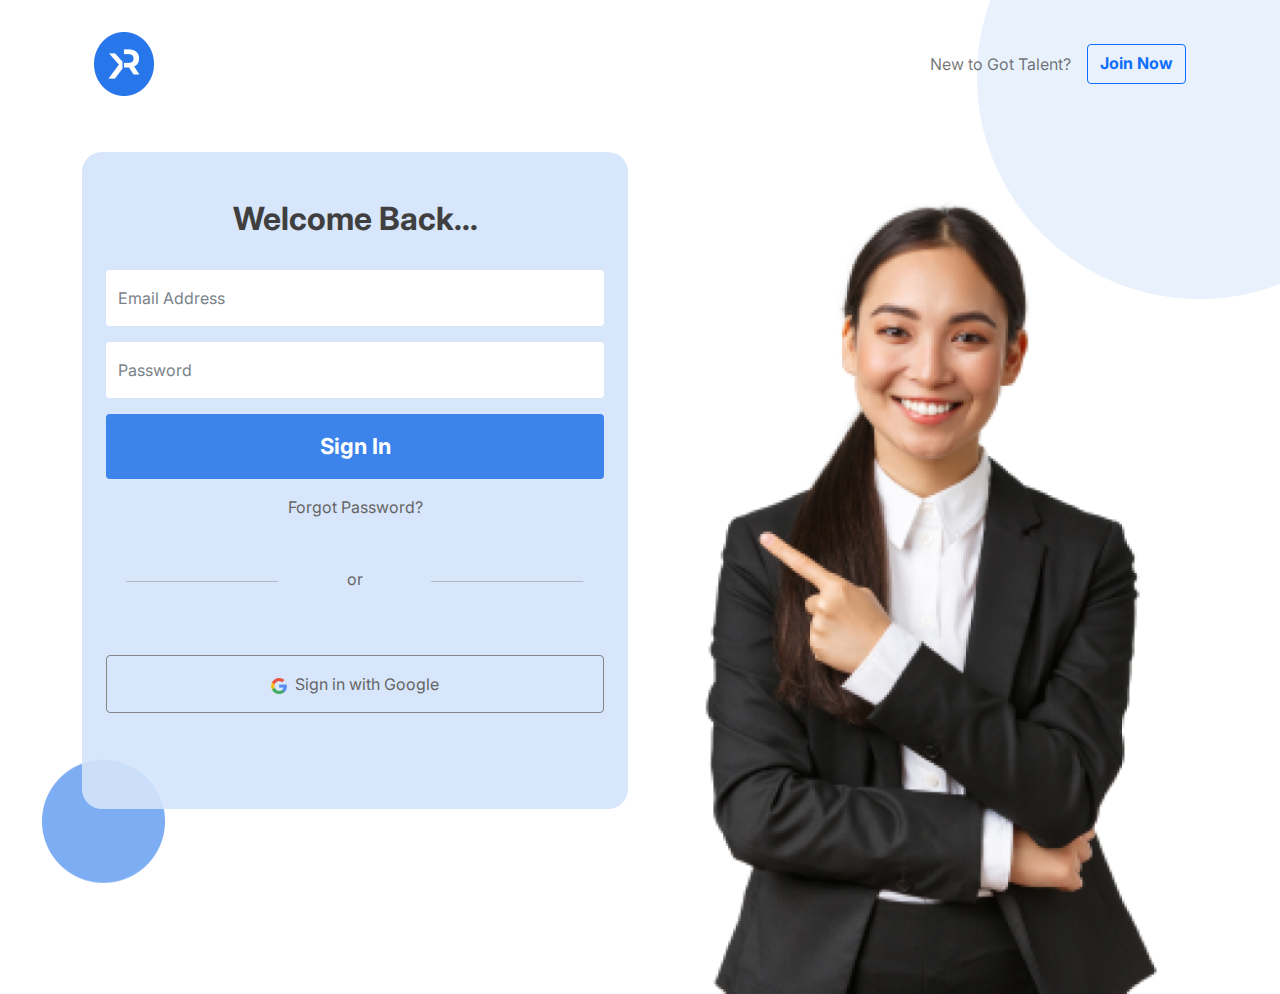
==== index.html @ dc614388 "renamed the signin to index" ====
<!DOCTYPE html>
<html lang="en">
<head>
    <meta charset="UTF-8">
    <meta http-equiv="X-UA-Compatible" content="IE=edge">
    <meta name="viewport" content="width=device-width, initial-scale=1.0">
    <!-- custom css -->
    <link rel="stylesheet" href="css/sign-in-style.css">
    <link rel="stylesheet" href="css/bootstrap.min.css">
    <!-- bootstrap icons cdn -->
    <link rel="stylesheet" href="https://cdn.jsdelivr.net/npm/bootstrap-icons@1.8.3/font/bootstrap-icons.css">
    <!-- google font link -->
    <link rel="preconnect" href="https://fonts.googleapis.com">
    <link rel="preconnect" href="https://fonts.gstatic.com" crossorigin>
    <link href="https://fonts.googleapis.com/css2?family=Inter&display=swap" rel="stylesheet">
    <title>Sign In</title>
</head>
<body>
    <!-- header section -->
    <section id="header-section" class="mb-5 pt-4">
        <div class="position-relative">
            <img src="img/sign-in-right-circle.png" class="img-fluid position-absolute top-0 end-0" alt="" style="margin-top: -25px; z-index: -1;">
        </div>
        <div class="container">
            <nav class="navbar navbar-expand-lg navbar-light">
                <div class="container-fluid">
                    <img src="img/logo.png" class="img-fluid" alt="Logo">
                    <button class="navbar-toggler" type="button" data-bs-toggle="collapse" data-bs-target="#navbarSupportedContent" aria-controls="navbarSupportedContent" aria-expanded="false" aria-label="Toggle navigation">
                        <span class="navbar-toggler-icon"></span>
                    </button>
                    <div class="collapse navbar-collapse" id="navbarSupportedContent">
                        <ul class="navbar-nav ms-auto mb-2 mb-lg-0">
                            <li class="nav-item">
                                <p class="nav-link me-2 mb-0" href="#">New to Got Talent?</p>
                            </li>
                            <a href="signup.html" class="text-decoration-none btn btn-outline-primary fw-bold" type="submit" id="join">Join Now</a>
                        </ul>
                    </div>
                </div>
            </nav>
        </div>
    </section>
    <!-- form section -->
    <section id="sign-in-form-section">
        <div class="container">
            <div class="row">
                <div class="col-lg-6 col-md-6 position-relative">
                    <div class="sign-in-form px-4 py-5" style="background-color: #D4E4FB; border-radius: 20px; opacity: 0.9;">
                        <h2 class="text-center fw-bold pb-4" style="color: #2B2B2B;">Welcome Back...</h2>
                        <form action="#">
                            <div class="email-form mb-3">
                                <input type="email" class="form-control border-0 py-3" placeholder="Email Address" required style="color: #AAAAAA;">
                            </div>
                            <div class="password-form mb-3 icon-wrap position-relative">
                                <input type="password" class="form-control border-0 py-3" placeholder="Password" id="password" required style="color: #AAAAAA;">
                                <i class="bi bi-eye-slash icon fs-5 position-absolute" style="top: 25%; right: 5%; cursor: pointer; visibility: hidden;" id="toggle-password"></i>
                            </div>
                            <div class="submit-form">
                                <button type="submit" class="btn btn-primary border-0 text-white py-3 fw-bold w-100" style="background-color: #2776EA; font-size: 22px;">Sign In</button>
                            </div>
                            <!-- this isn't the right link for it, you're just using it for the mean time -->
                            <div class="forgot-password text-center mt-3 mb-5">
                                <a href="password-reset-success.html" class="text-decoration-none" style="color: #555;">Forgot Password?</a>
                            </div>
                            <div class="form-or text-center">
                                <div class="row">
                                    <div class="col-lg-5 col-md-5 col-sm-5 col-5">
                                        <img src="img/form-or-img.png" class="img-fluid" alt="Border line">
                                    </div>
                                    <div class="col-lg-2 col-md-2 col-sm-2 col-2">
                                        <p style="color: #555;">or</p>
                                    </div>
                                    <div class="col-lg-5 col-md-5 col-sm-5 col-5">
                                        <img src="img/form-or-img.png" class="img-fluid" alt="Border line">
                                    </div>
                                </div>
                            </div>
                            <div class="sign-in-google my-5">
                                <a href="sign-in-google.html" class="text-decoration-none d-block text-center border py-3 rounded" style="border-color: #777 !important; color: #555;"><img src="img/sign-in-google.png" class="img-fluid me-2" alt="">Sign in with Google</a>
                            </div>
                        </form>
                    </div>
                    <img src="img/form-bottom-circle.png" class="img-fluid position-absolute" alt="" style="transform: translateY(-40%);margin-left: -40px !important; z-index: -1;">
                </div>
                <div class="col-lg-6 col-md-6">
                    <img src="img/sign-in-personnel.png" class="img-fluid" alt="Sign in Personnel">
                </div>
            </div>
        </div>
    </section>

    <!-- custom js -->
    <script src="js/script.js"></script>
    <script src="js/bootstrap.min.js"></script>
</body>
</html>
---- css/sign-in-style.css ----
* {
    font-family: 'Inter', sans-serif;
}
.icon-display {
    visibility: visible !important;
}
@media (max-width: 993px) {
    #join {
        width: 25%;
    }
}
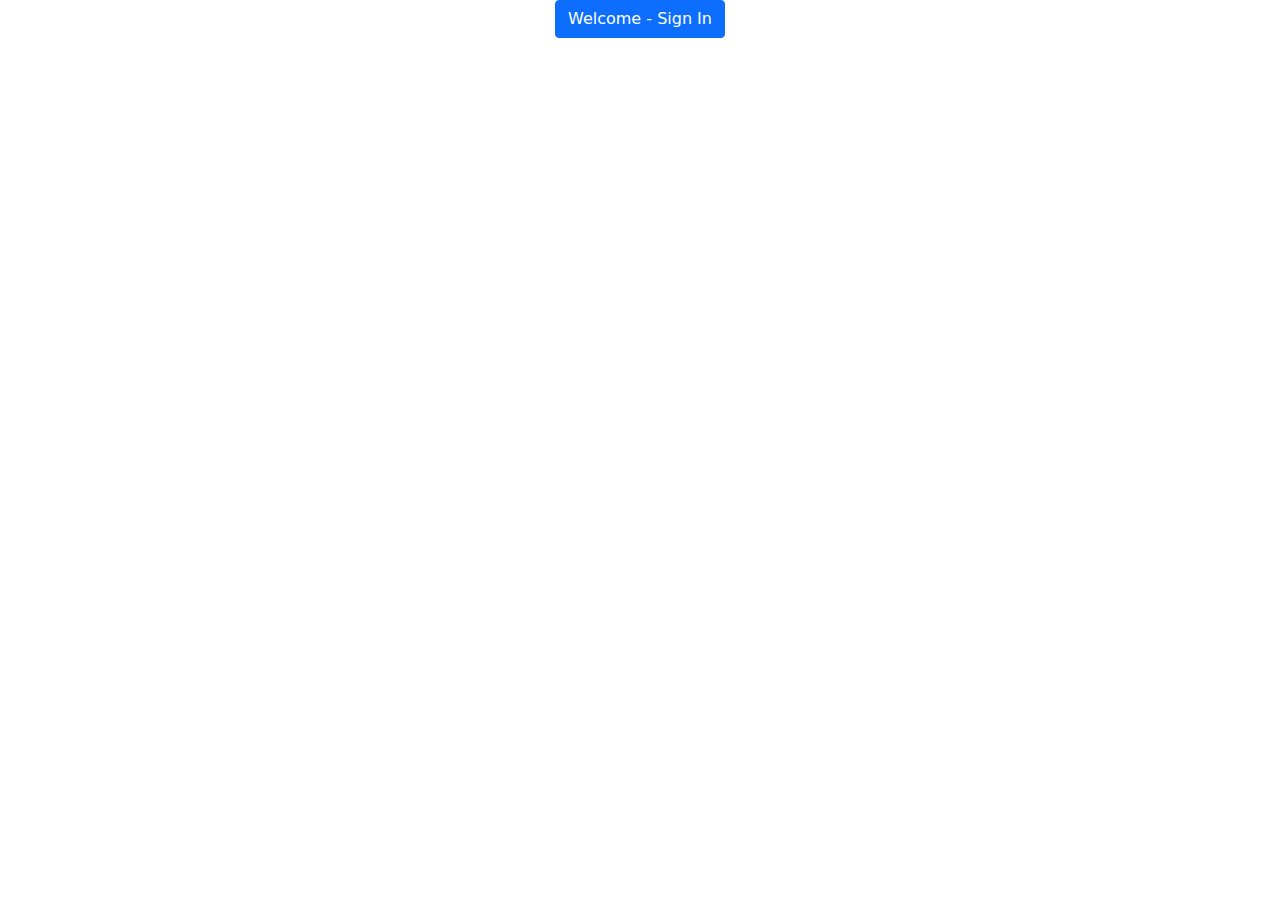
==== commit 1980180a: "renamed the html back to sign in and added an index for github pages to work" ====
--- a/index.html
+++ b/index.html
@@ -5,7 +5,6 @@
     <meta http-equiv="X-UA-Compatible" content="IE=edge">
     <meta name="viewport" content="width=device-width, initial-scale=1.0">
     <!-- custom css -->
-    <link rel="stylesheet" href="css/sign-in-style.css">
     <link rel="stylesheet" href="css/bootstrap.min.css">
     <!-- bootstrap icons cdn -->
     <link rel="stylesheet" href="https://cdn.jsdelivr.net/npm/bootstrap-icons@1.8.3/font/bootstrap-icons.css">
@@ -13,84 +12,13 @@
     <link rel="preconnect" href="https://fonts.googleapis.com">
     <link rel="preconnect" href="https://fonts.gstatic.com" crossorigin>
     <link href="https://fonts.googleapis.com/css2?family=Inter&display=swap" rel="stylesheet">
-    <title>Sign In</title>
+    <title>Test</title>
 </head>
 <body>
-    <!-- header section -->
-    <section id="header-section" class="mb-5 pt-4">
-        <div class="position-relative">
-            <img src="img/sign-in-right-circle.png" class="img-fluid position-absolute top-0 end-0" alt="" style="margin-top: -25px; z-index: -1;">
+    <div class="container">
+        <div class="test text-center">
+            <a href="sign-in.html" class="btn btn-primary">Welcome - Sign In</a>
         </div>
-        <div class="container">
-            <nav class="navbar navbar-expand-lg navbar-light">
-                <div class="container-fluid">
-                    <img src="img/logo.png" class="img-fluid" alt="Logo">
-                    <button class="navbar-toggler" type="button" data-bs-toggle="collapse" data-bs-target="#navbarSupportedContent" aria-controls="navbarSupportedContent" aria-expanded="false" aria-label="Toggle navigation">
-                        <span class="navbar-toggler-icon"></span>
-                    </button>
-                    <div class="collapse navbar-collapse" id="navbarSupportedContent">
-                        <ul class="navbar-nav ms-auto mb-2 mb-lg-0">
-                            <li class="nav-item">
-                                <p class="nav-link me-2 mb-0" href="#">New to Got Talent?</p>
-                            </li>
-                            <a href="signup.html" class="text-decoration-none btn btn-outline-primary fw-bold" type="submit" id="join">Join Now</a>
-                        </ul>
-                    </div>
-                </div>
-            </nav>
-        </div>
-    </section>
-    <!-- form section -->
-    <section id="sign-in-form-section">
-        <div class="container">
-            <div class="row">
-                <div class="col-lg-6 col-md-6 position-relative">
-                    <div class="sign-in-form px-4 py-5" style="background-color: #D4E4FB; border-radius: 20px; opacity: 0.9;">
-                        <h2 class="text-center fw-bold pb-4" style="color: #2B2B2B;">Welcome Back...</h2>
-                        <form action="#">
-                            <div class="email-form mb-3">
-                                <input type="email" class="form-control border-0 py-3" placeholder="Email Address" required style="color: #AAAAAA;">
-                            </div>
-                            <div class="password-form mb-3 icon-wrap position-relative">
-                                <input type="password" class="form-control border-0 py-3" placeholder="Password" id="password" required style="color: #AAAAAA;">
-                                <i class="bi bi-eye-slash icon fs-5 position-absolute" style="top: 25%; right: 5%; cursor: pointer; visibility: hidden;" id="toggle-password"></i>
-                            </div>
-                            <div class="submit-form">
-                                <button type="submit" class="btn btn-primary border-0 text-white py-3 fw-bold w-100" style="background-color: #2776EA; font-size: 22px;">Sign In</button>
-                            </div>
-                            <!-- this isn't the right link for it, you're just using it for the mean time -->
-                            <div class="forgot-password text-center mt-3 mb-5">
-                                <a href="password-reset-success.html" class="text-decoration-none" style="color: #555;">Forgot Password?</a>
-                            </div>
-                            <div class="form-or text-center">
-                                <div class="row">
-                                    <div class="col-lg-5 col-md-5 col-sm-5 col-5">
-                                        <img src="img/form-or-img.png" class="img-fluid" alt="Border line">
-                                    </div>
-                                    <div class="col-lg-2 col-md-2 col-sm-2 col-2">
-                                        <p style="color: #555;">or</p>
-                                    </div>
-                                    <div class="col-lg-5 col-md-5 col-sm-5 col-5">
-                                        <img src="img/form-or-img.png" class="img-fluid" alt="Border line">
-                                    </div>
-                                </div>
-                            </div>
-                            <div class="sign-in-google my-5">
-                                <a href="sign-in-google.html" class="text-decoration-none d-block text-center border py-3 rounded" style="border-color: #777 !important; color: #555;"><img src="img/sign-in-google.png" class="img-fluid me-2" alt="">Sign in with Google</a>
-                            </div>
-                        </form>
-                    </div>
-                    <img src="img/form-bottom-circle.png" class="img-fluid position-absolute" alt="" style="transform: translateY(-40%);margin-left: -40px !important; z-index: -1;">
-                </div>
-                <div class="col-lg-6 col-md-6">
-                    <img src="img/sign-in-personnel.png" class="img-fluid" alt="Sign in Personnel">
-                </div>
-            </div>
-        </div>
-    </section>
-
-    <!-- custom js -->
-    <script src="js/script.js"></script>
-    <script src="js/bootstrap.min.js"></script>
+    </div>
 </body>
 </html>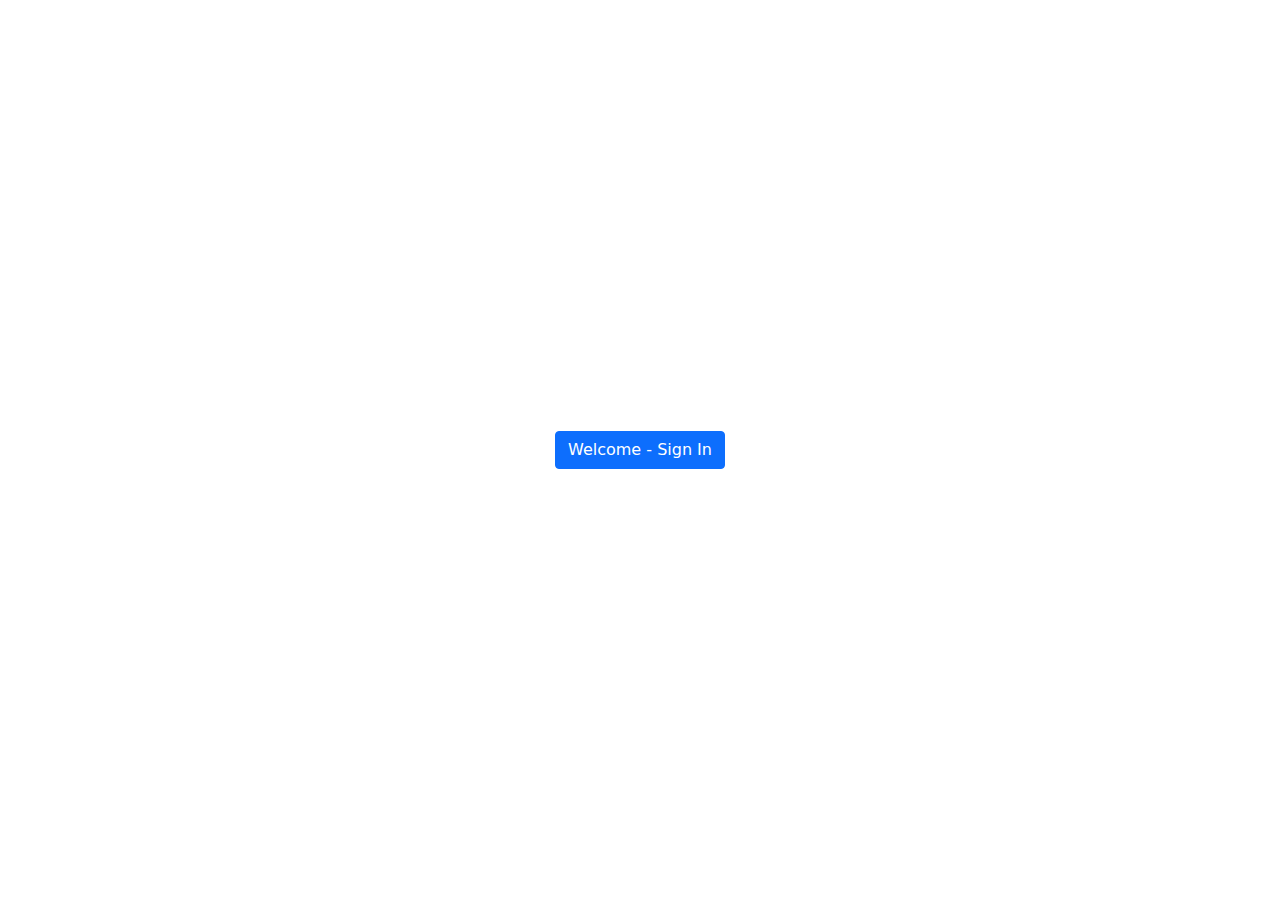
==== commit 9007ccf8: "placed the button at the center of the screen" ====
--- a/index.html
+++ b/index.html
@@ -16,9 +16,13 @@
 </head>
 <body>
     <div class="container">
-        <div class="test text-center">
-            <a href="sign-in.html" class="btn btn-primary">Welcome - Sign In</a>
+        <div class="row align-items-center" style="height: 100vh;">
+            <div class="test text-center">
+                <a href="sign-in.html" class="btn btn-primary">Welcome - Sign In</a>
+            </div>
         </div>
     </div>
+    <!-- custom js -->
+    <script src="js/bootstrap.min.js"></script>
 </body>
 </html>